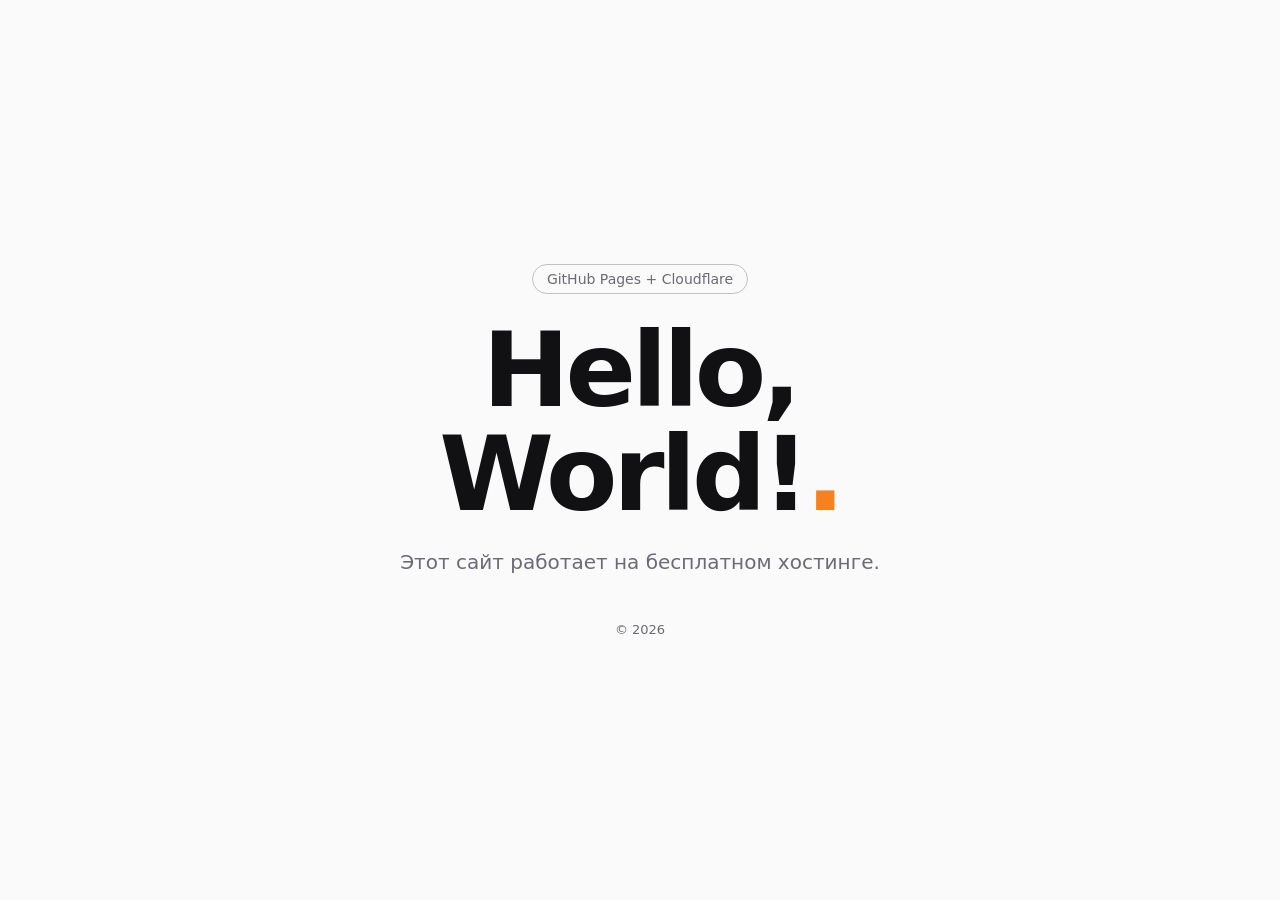
==== index.html @ 586b28bb "Add files via upload" ====
<!DOCTYPE html>
<html lang="ru">
<head>
  <meta charset="UTF-8">
  <meta name="viewport" content="width=device-width, initial-scale=1">
  <title>Hello, World!</title>
  <meta name="description" content="Мой первый сайт на бесплатном хостинге">
  <link rel="icon" href="favicon.svg" type="image/svg+xml">
  <link rel="stylesheet" href="style.css">
</head>
<body>
  <main>
    <p class="tag">GitHub Pages + Cloudflare</p>
    <h1>Hello, World!</h1>
    <p class="lead">Этот сайт работает на бесплатном хостинге.</p>
    <p class="year">© <span id="year">2026</span></p>
  </main>
  <script>document.getElementById('year').textContent = new Date().getFullYear();</script>
</body>
</html>
---- style.css ----
*, *::before, *::after { box-sizing: border-box; }

:root {
  --bg: #0e0e10;
  --fg: #f4f4f5;
  --muted: #8a8a93;
  --accent: #f6821f;
  color-scheme: dark;
}

@media (prefers-color-scheme: light) {
  :root { --bg: #fafafa; --fg: #111113; --muted: #6b6b73; color-scheme: light; }
}

html, body { height: 100%; margin: 0; }

body {
  display: grid;
  place-items: center;
  padding: 24px;
  background: var(--bg);
  color: var(--fg);
  font-family: system-ui, -apple-system, "Segoe UI", Roboto, sans-serif;
  -webkit-font-smoothing: antialiased;
}

main { max-width: 640px; text-align: center; }

.tag {
  display: inline-block;
  margin: 0 0 24px;
  padding: 6px 14px;
  border: 1px solid color-mix(in srgb, var(--muted) 40%, transparent);
  border-radius: 999px;
  color: var(--muted);
  font-size: 14px;
}

h1 {
  margin: 0;
  font-size: clamp(48px, 12vw, 104px);
  font-weight: 700;
  letter-spacing: -0.04em;
  line-height: 1;
}

h1::after { content: "."; color: var(--accent); }

.lead { margin: 24px 0 0; color: var(--muted); font-size: clamp(17px, 2.5vw, 20px); }

.year { margin: 48px 0 0; color: var(--muted); font-size: 13px; }
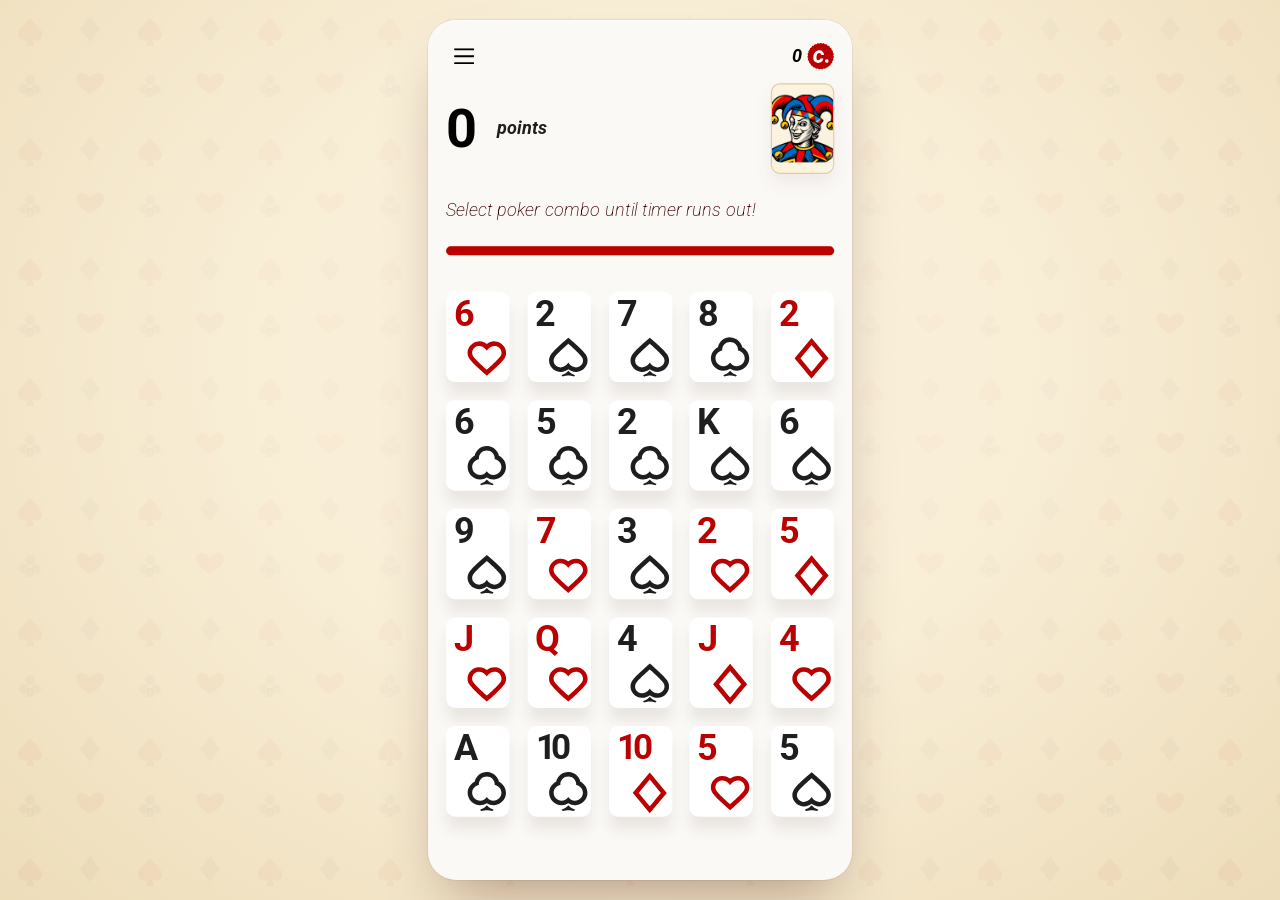
==== commit 9390bc71: "Add files via upload" ====
--- a/index.html
+++ b/index.html
@@ -1,20 +1,23 @@
 <!DOCTYPE html>
-<html lang="ru">
-<head>
-  <meta charset="UTF-8">
-  <meta name="viewport" content="width=device-width, initial-scale=1">
-  <title>Hello, World!</title>
-  <meta name="description" content="Мой первый сайт на бесплатном хостинге">
-  <link rel="icon" href="favicon.svg" type="image/svg+xml">
-  <link rel="stylesheet" href="style.css">
-</head>
-<body>
-  <main>
-    <p class="tag">GitHub Pages + Cloudflare</p>
-    <h1>Hello, World!</h1>
-    <p class="lead">Этот сайт работает на бесплатном хостинге.</p>
-    <p class="year">© <span id="year">2026</span></p>
-  </main>
-  <script>document.getElementById('year').textContent = new Date().getFullYear();</script>
-</body>
+<html lang="en">
+  <head>
+    <meta charset="UTF-8" />
+    <meta name="viewport" content="width=device-width, initial-scale=1.0, maximum-scale=1.0, user-scalable=no, viewport-fit=cover" />
+    <meta name="theme-color" content="#fbf9f6" />
+    <title>Match3Poker</title>
+    <script type="module" crossorigin src="./assets/index-DdVfOGHx.js"></script>
+    <link rel="stylesheet" crossorigin href="./assets/index-BN_cRdfX.css">
+    <link rel="manifest" href="./manifest.webmanifest">
+    <link rel="icon" type="image/png" sizes="32x32" href="./favicon-32.png">
+    <link rel="icon" type="image/png" sizes="48x48" href="./favicon-48.png">
+    <link rel="apple-touch-icon" href="./icons/apple-touch-icon.png">
+    <meta name="description" content="Match3Poker — poker match-3: build poker hands from adjacent cards before the timer runs out.">
+    <meta name="mobile-web-app-capable" content="yes">
+    <meta name="apple-mobile-web-app-capable" content="yes">
+    <meta name="apple-mobile-web-app-status-bar-style" content="default">
+    <meta name="apple-mobile-web-app-title" content="Match3Poker">
+  </head>
+  <body>
+    <div id="root"></div>
+  </body>
 </html>
--- a/assets/index-BN_cRdfX.css
+++ b/assets/index-BN_cRdfX.css
@@ -0,0 +1 @@
+@font-face{font-family:Roboto;font-style:italic;font-display:swap;font-weight:200;src:url(./roboto-cyrillic-ext-200-italic-Cga7V_zX.woff2) format("woff2"),url(./roboto-cyrillic-ext-200-italic-GKArPcyE.woff) format("woff");unicode-range:U+0460-052F,U+1C80-1C8A,U+20B4,U+2DE0-2DFF,U+A640-A69F,U+FE2E-FE2F}@font-face{font-family:Roboto;font-style:italic;font-display:swap;font-weight:200;src:url(./roboto-cyrillic-200-italic-DWDwiriU.woff2) format("woff2"),url(./roboto-cyrillic-200-italic-Dhu3GdqL.woff) format("woff");unicode-range:U+0301,U+0400-045F,U+0490-0491,U+04B0-04B1,U+2116}@font-face{font-family:Roboto;font-style:italic;font-display:swap;font-weight:200;src:url([data-uri]) format("woff2"),url([data-uri]) format("woff");unicode-range:U+1F00-1FFF}@font-face{font-family:Roboto;font-style:italic;font-display:swap;font-weight:200;src:url(./roboto-greek-200-italic-D7VzvubH.woff2) format("woff2"),url(./roboto-greek-200-italic-CE_-hq81.woff) format("woff");unicode-range:U+0370-0377,U+037A-037F,U+0384-038A,U+038C,U+038E-03A1,U+03A3-03FF}@font-face{font-family:Roboto;font-style:italic;font-display:swap;font-weight:200;src:url(./roboto-math-200-italic-D8wuurk9.woff2) format("woff2"),url(./roboto-math-200-italic-BtDnwOVm.woff) format("woff");unicode-range:U+0302-0303,U+0305,U+0307-0308,U+0310,U+0312,U+0315,U+031A,U+0326-0327,U+032C,U+032F-0330,U+0332-0333,U+0338,U+033A,U+0346,U+034D,U+0391-03A1,U+03A3-03A9,U+03B1-03C9,U+03D1,U+03D5-03D6,U+03F0-03F1,U+03F4-03F5,U+2016-2017,U+2034-2038,U+203C,U+2040,U+2043,U+2047,U+2050,U+2057,U+205F,U+2070-2071,U+2074-208E,U+2090-209C,U+20D0-20DC,U+20E1,U+20E5-20EF,U+2100-2112,U+2114-2115,U+2117-2121,U+2123-214F,U+2190,U+2192,U+2194-21AE,U+21B0-21E5,U+21F1-21F2,U+21F4-2211,U+2213-2214,U+2216-22FF,U+2308-230B,U+2310,U+2319,U+231C-2321,U+2336-237A,U+237C,U+2395,U+239B-23B7,U+23D0,U+23DC-23E1,U+2474-2475,U+25AF,U+25B3,U+25B7,U+25BD,U+25C1,U+25CA,U+25CC,U+25FB,U+266D-266F,U+27C0-27FF,U+2900-2AFF,U+2B0E-2B11,U+2B30-2B4C,U+2BFE,U+3030,U+FF5B,U+FF5D,U+1D400-1D7FF,U+1EE00-1EEFF}@font-face{font-family:Roboto;font-style:italic;font-display:swap;font-weight:200;src:url(./roboto-symbols-200-italic-UnMKiqme.woff2) format("woff2"),url(./roboto-symbols-200-italic-Dlmd_aYT.woff) format("woff");unicode-range:U+0001-000C,U+000E-001F,U+007F-009F,U+20DD-20E0,U+20E2-20E4,U+2150-218F,U+2190,U+2192,U+2194-2199,U+21AF,U+21E6-21F0,U+21F3,U+2218-2219,U+2299,U+22C4-22C6,U+2300-243F,U+2440-244A,U+2460-24FF,U+25A0-27BF,U+2800-28FF,U+2921-2922,U+2981,U+29BF,U+29EB,U+2B00-2BFF,U+4DC0-4DFF,U+FFF9-FFFB,U+10140-1018E,U+10190-1019C,U+101A0,U+101D0-101FD,U+102E0-102FB,U+10E60-10E7E,U+1D2C0-1D2D3,U+1D2E0-1D37F,U+1F000-1F0FF,U+1F100-1F1AD,U+1F1E6-1F1FF,U+1F30D-1F30F,U+1F315,U+1F31C,U+1F31E,U+1F320-1F32C,U+1F336,U+1F378,U+1F37D,U+1F382,U+1F393-1F39F,U+1F3A7-1F3A8,U+1F3AC-1F3AF,U+1F3C2,U+1F3C4-1F3C6,U+1F3CA-1F3CE,U+1F3D4-1F3E0,U+1F3ED,U+1F3F1-1F3F3,U+1F3F5-1F3F7,U+1F408,U+1F415,U+1F41F,U+1F426,U+1F43F,U+1F441-1F442,U+1F444,U+1F446-1F449,U+1F44C-1F44E,U+1F453,U+1F46A,U+1F47D,U+1F4A3,U+1F4B0,U+1F4B3,U+1F4B9,U+1F4BB,U+1F4BF,U+1F4C8-1F4CB,U+1F4D6,U+1F4DA,U+1F4DF,U+1F4E3-1F4E6,U+1F4EA-1F4ED,U+1F4F7,U+1F4F9-1F4FB,U+1F4FD-1F4FE,U+1F503,U+1F507-1F50B,U+1F50D,U+1F512-1F513,U+1F53E-1F54A,U+1F54F-1F5FA,U+1F610,U+1F650-1F67F,U+1F687,U+1F68D,U+1F691,U+1F694,U+1F698,U+1F6AD,U+1F6B2,U+1F6B9-1F6BA,U+1F6BC,U+1F6C6-1F6CF,U+1F6D3-1F6D7,U+1F6E0-1F6EA,U+1F6F0-1F6F3,U+1F6F7-1F6FC,U+1F700-1F7FF,U+1F800-1F80B,U+1F810-1F847,U+1F850-1F859,U+1F860-1F887,U+1F890-1F8AD,U+1F8B0-1F8BB,U+1F8C0-1F8C1,U+1F900-1F90B,U+1F93B,U+1F946,U+1F984,U+1F996,U+1F9E9,U+1FA00-1FA6F,U+1FA70-1FA7C,U+1FA80-1FA89,U+1FA8F-1FAC6,U+1FACE-1FADC,U+1FADF-1FAE9,U+1FAF0-1FAF8,U+1FB00-1FBFF}@font-face{font-family:Roboto;font-style:italic;font-display:swap;font-weight:200;src:url(./roboto-vietnamese-200-italic-DYrPBHLy.woff2) format("woff2"),url(./roboto-vietnamese-200-italic-DHwYLQh2.woff) format("woff");unicode-range:U+0102-0103,U+0110-0111,U+0128-0129,U+0168-0169,U+01A0-01A1,U+01AF-01B0,U+0300-0301,U+0303-0304,U+0308-0309,U+0323,U+0329,U+1EA0-1EF9,U+20AB}@font-face{font-family:Roboto;font-style:italic;font-display:swap;font-weight:200;src:url(./roboto-latin-ext-200-italic-BWJ6EvQQ.woff2) format("woff2"),url(./roboto-latin-ext-200-italic-CYz2rPNP.woff) format("woff");unicode-range:U+0100-02BA,U+02BD-02C5,U+02C7-02CC,U+02CE-02D7,U+02DD-02FF,U+0304,U+0308,U+0329,U+1D00-1DBF,U+1E00-1E9F,U+1EF2-1EFF,U+2020,U+20A0-20AB,U+20AD-20C0,U+2113,U+2C60-2C7F,U+A720-A7FF}@font-face{font-family:Roboto;font-style:italic;font-display:swap;font-weight:200;src:url(./roboto-latin-200-italic-EyIq4zYy.woff2) format("woff2"),url(./roboto-latin-200-italic-DZ_mY4Em.woff) format("woff");unicode-range:U+0000-00FF,U+0131,U+0152-0153,U+02BB-02BC,U+02C6,U+02DA,U+02DC,U+0304,U+0308,U+0329,U+2000-206F,U+20AC,U+2122,U+2191,U+2193,U+2212,U+2215,U+FEFF,U+FFFD}@font-face{font-family:Roboto;font-style:italic;font-display:swap;font-weight:500;src:url(./roboto-cyrillic-ext-500-italic-C-yqETei.woff2) format("woff2"),url(./roboto-cyrillic-ext-500-italic-DbeJ1Ou6.woff) format("woff");unicode-range:U+0460-052F,U+1C80-1C8A,U+20B4,U+2DE0-2DFF,U+A640-A69F,U+FE2E-FE2F}@font-face{font-family:Roboto;font-style:italic;font-display:swap;font-weight:500;src:url(./roboto-cyrillic-500-italic-CFOZTHyM.woff2) format("woff2"),url(./roboto-cyrillic-500-italic-R-O5gSsG.woff) format("woff");unicode-range:U+0301,U+0400-045F,U+0490-0491,U+04B0-04B1,U+2116}@font-face{font-family:Roboto;font-style:italic;font-display:swap;font-weight:500;src:url([data-uri]) format("woff2"),url([data-uri]) format("woff");unicode-range:U+1F00-1FFF}@font-face{font-family:Roboto;font-style:italic;font-display:swap;font-weight:500;src:url(./roboto-greek-500-italic-Dqz20l7v.woff2) format("woff2"),url(./roboto-greek-500-italic-CYj4PPNH.woff) format("woff");unicode-range:U+0370-0377,U+037A-037F,U+0384-038A,U+038C,U+038E-03A1,U+03A3-03FF}@font-face{font-family:Roboto;font-style:italic;font-display:swap;font-weight:500;src:url(./roboto-math-500-italic-BaDHGWdF.woff2) format("woff2"),url(./roboto-math-500-italic-CPMaBJSj.woff) format("woff");unicode-range:U+0302-0303,U+0305,U+0307-0308,U+0310,U+0312,U+0315,U+031A,U+0326-0327,U+032C,U+032F-0330,U+0332-0333,U+0338,U+033A,U+0346,U+034D,U+0391-03A1,U+03A3-03A9,U+03B1-03C9,U+03D1,U+03D5-03D6,U+03F0-03F1,U+03F4-03F5,U+2016-2017,U+2034-2038,U+203C,U+2040,U+2043,U+2047,U+2050,U+2057,U+205F,U+2070-2071,U+2074-208E,U+2090-209C,U+20D0-20DC,U+20E1,U+20E5-20EF,U+2100-2112,U+2114-2115,U+2117-2121,U+2123-214F,U+2190,U+2192,U+2194-21AE,U+21B0-21E5,U+21F1-21F2,U+21F4-2211,U+2213-2214,U+2216-22FF,U+2308-230B,U+2310,U+2319,U+231C-2321,U+2336-237A,U+237C,U+2395,U+239B-23B7,U+23D0,U+23DC-23E1,U+2474-2475,U+25AF,U+25B3,U+25B7,U+25BD,U+25C1,U+25CA,U+25CC,U+25FB,U+266D-266F,U+27C0-27FF,U+2900-2AFF,U+2B0E-2B11,U+2B30-2B4C,U+2BFE,U+3030,U+FF5B,U+FF5D,U+1D400-1D7FF,U+1EE00-1EEFF}@font-face{font-family:Roboto;font-style:italic;font-display:swap;font-weight:500;src:url(./roboto-symbols-500-italic-BiGHMB5Q.woff2) format("woff2"),url(./roboto-symbols-500-italic-ATNr9Y22.woff) format("woff");unicode-range:U+0001-000C,U+000E-001F,U+007F-009F,U+20DD-20E0,U+20E2-20E4,U+2150-218F,U+2190,U+2192,U+2194-2199,U+21AF,U+21E6-21F0,U+21F3,U+2218-2219,U+2299,U+22C4-22C6,U+2300-243F,U+2440-244A,U+2460-24FF,U+25A0-27BF,U+2800-28FF,U+2921-2922,U+2981,U+29BF,U+29EB,U+2B00-2BFF,U+4DC0-4DFF,U+FFF9-FFFB,U+10140-1018E,U+10190-1019C,U+101A0,U+101D0-101FD,U+102E0-102FB,U+10E60-10E7E,U+1D2C0-1D2D3,U+1D2E0-1D37F,U+1F000-1F0FF,U+1F100-1F1AD,U+1F1E6-1F1FF,U+1F30D-1F30F,U+1F315,U+1F31C,U+1F31E,U+1F320-1F32C,U+1F336,U+1F378,U+1F37D,U+1F382,U+1F393-1F39F,U+1F3A7-1F3A8,U+1F3AC-1F3AF,U+1F3C2,U+1F3C4-1F3C6,U+1F3CA-1F3CE,U+1F3D4-1F3E0,U+1F3ED,U+1F3F1-1F3F3,U+1F3F5-1F3F7,U+1F408,U+1F415,U+1F41F,U+1F426,U+1F43F,U+1F441-1F442,U+1F444,U+1F446-1F449,U+1F44C-1F44E,U+1F453,U+1F46A,U+1F47D,U+1F4A3,U+1F4B0,U+1F4B3,U+1F4B9,U+1F4BB,U+1F4BF,U+1F4C8-1F4CB,U+1F4D6,U+1F4DA,U+1F4DF,U+1F4E3-1F4E6,U+1F4EA-1F4ED,U+1F4F7,U+1F4F9-1F4FB,U+1F4FD-1F4FE,U+1F503,U+1F507-1F50B,U+1F50D,U+1F512-1F513,U+1F53E-1F54A,U+1F54F-1F5FA,U+1F610,U+1F650-1F67F,U+1F687,U+1F68D,U+1F691,U+1F694,U+1F698,U+1F6AD,U+1F6B2,U+1F6B9-1F6BA,U+1F6BC,U+1F6C6-1F6CF,U+1F6D3-1F6D7,U+1F6E0-1F6EA,U+1F6F0-1F6F3,U+1F6F7-1F6FC,U+1F700-1F7FF,U+1F800-1F80B,U+1F810-1F847,U+1F850-1F859,U+1F860-1F887,U+1F890-1F8AD,U+1F8B0-1F8BB,U+1F8C0-1F8C1,U+1F900-1F90B,U+1F93B,U+1F946,U+1F984,U+1F996,U+1F9E9,U+1FA00-1FA6F,U+1FA70-1FA7C,U+1FA80-1FA89,U+1FA8F-1FAC6,U+1FACE-1FADC,U+1FADF-1FAE9,U+1FAF0-1FAF8,U+1FB00-1FBFF}@font-face{font-family:Roboto;font-style:italic;font-display:swap;font-weight:500;src:url(./roboto-vietnamese-500-italic-BddoBFd0.woff2) format("woff2"),url(./roboto-vietnamese-500-italic-CoOgFqzE.woff) format("woff");unicode-range:U+0102-0103,U+0110-0111,U+0128-0129,U+0168-0169,U+01A0-01A1,U+01AF-01B0,U+0300-0301,U+0303-0304,U+0308-0309,U+0323,U+0329,U+1EA0-1EF9,U+20AB}@font-face{font-family:Roboto;font-style:italic;font-display:swap;font-weight:500;src:url(./roboto-latin-ext-500-italic-B5teBpxj.woff2) format("woff2"),url(./roboto-latin-ext-500-italic-BkHT4mZe.woff) format("woff");unicode-range:U+0100-02BA,U+02BD-02C5,U+02C7-02CC,U+02CE-02D7,U+02DD-02FF,U+0304,U+0308,U+0329,U+1D00-1DBF,U+1E00-1E9F,U+1EF2-1EFF,U+2020,U+20A0-20AB,U+20AD-20C0,U+2113,U+2C60-2C7F,U+A720-A7FF}@font-face{font-family:Roboto;font-style:italic;font-display:swap;font-weight:500;src:url(./roboto-latin-500-italic-DOe3GFcv.woff2) format("woff2"),url(./roboto-latin-500-italic-DYW_i9qW.woff) format("woff");unicode-range:U+0000-00FF,U+0131,U+0152-0153,U+02BB-02BC,U+02C6,U+02DA,U+02DC,U+0304,U+0308,U+0329,U+2000-206F,U+20AC,U+2122,U+2191,U+2193,U+2212,U+2215,U+FEFF,U+FFFD}@font-face{font-family:Roboto;font-style:normal;font-display:swap;font-weight:700;src:url(./roboto-cyrillic-ext-700-normal-DmFxo5wj.woff2) format("woff2"),url(./roboto-cyrillic-ext-700-normal-BWOtdzfy.woff) format("woff");unicode-range:U+0460-052F,U+1C80-1C8A,U+20B4,U+2DE0-2DFF,U+A640-A69F,U+FE2E-FE2F}@font-face{font-family:Roboto;font-style:normal;font-display:swap;font-weight:700;src:url(./roboto-cyrillic-700-normal-C2o7G-SM.woff2) format("woff2"),url(./roboto-cyrillic-700-normal-D8g9KsRf.woff) format("woff");unicode-range:U+0301,U+0400-045F,U+0490-0491,U+04B0-04B1,U+2116}@font-face{font-family:Roboto;font-style:normal;font-display:swap;font-weight:700;src:url([data-uri]) format("woff2"),url([data-uri]) format("woff");unicode-range:U+1F00-1FFF}@font-face{font-family:Roboto;font-style:normal;font-display:swap;font-weight:700;src:url(./roboto-greek-700-normal-0aHWxGLu.woff2) format("woff2"),url(./roboto-greek-700-normal-xQsEWSIA.woff) format("woff");unicode-range:U+0370-0377,U+037A-037F,U+0384-038A,U+038C,U+038E-03A1,U+03A3-03FF}@font-face{font-family:Roboto;font-style:normal;font-display:swap;font-weight:700;src:url(./roboto-math-700-normal-B8YqGHVc.woff2) format("woff2"),url(./roboto-math-700-normal-DbhUef31.woff) format("woff");unicode-range:U+0302-0303,U+0305,U+0307-0308,U+0310,U+0312,U+0315,U+031A,U+0326-0327,U+032C,U+032F-0330,U+0332-0333,U+0338,U+033A,U+0346,U+034D,U+0391-03A1,U+03A3-03A9,U+03B1-03C9,U+03D1,U+03D5-03D6,U+03F0-03F1,U+03F4-03F5,U+2016-2017,U+2034-2038,U+203C,U+2040,U+2043,U+2047,U+2050,U+2057,U+205F,U+2070-2071,U+2074-208E,U+2090-209C,U+20D0-20DC,U+20E1,U+20E5-20EF,U+2100-2112,U+2114-2115,U+2117-2121,U+2123-214F,U+2190,U+2192,U+2194-21AE,U+21B0-21E5,U+21F1-21F2,U+21F4-2211,U+2213-2214,U+2216-22FF,U+2308-230B,U+2310,U+2319,U+231C-2321,U+2336-237A,U+237C,U+2395,U+239B-23B7,U+23D0,U+23DC-23E1,U+2474-2475,U+25AF,U+25B3,U+25B7,U+25BD,U+25C1,U+25CA,U+25CC,U+25FB,U+266D-266F,U+27C0-27FF,U+2900-2AFF,U+2B0E-2B11,U+2B30-2B4C,U+2BFE,U+3030,U+FF5B,U+FF5D,U+1D400-1D7FF,U+1EE00-1EEFF}@font-face{font-family:Roboto;font-style:normal;font-display:swap;font-weight:700;src:url(./roboto-symbols-700-normal-BiFDindJ.woff2) format("woff2"),url(./roboto-symbols-700-normal-C59U6HqI.woff) format("woff");unicode-range:U+0001-000C,U+000E-001F,U+007F-009F,U+20DD-20E0,U+20E2-20E4,U+2150-218F,U+2190,U+2192,U+2194-2199,U+21AF,U+21E6-21F0,U+21F3,U+2218-2219,U+2299,U+22C4-22C6,U+2300-243F,U+2440-244A,U+2460-24FF,U+25A0-27BF,U+2800-28FF,U+2921-2922,U+2981,U+29BF,U+29EB,U+2B00-2BFF,U+4DC0-4DFF,U+FFF9-FFFB,U+10140-1018E,U+10190-1019C,U+101A0,U+101D0-101FD,U+102E0-102FB,U+10E60-10E7E,U+1D2C0-1D2D3,U+1D2E0-1D37F,U+1F000-1F0FF,U+1F100-1F1AD,U+1F1E6-1F1FF,U+1F30D-1F30F,U+1F315,U+1F31C,U+1F31E,U+1F320-1F32C,U+1F336,U+1F378,U+1F37D,U+1F382,U+1F393-1F39F,U+1F3A7-1F3A8,U+1F3AC-1F3AF,U+1F3C2,U+1F3C4-1F3C6,U+1F3CA-1F3CE,U+1F3D4-1F3E0,U+1F3ED,U+1F3F1-1F3F3,U+1F3F5-1F3F7,U+1F408,U+1F415,U+1F41F,U+1F426,U+1F43F,U+1F441-1F442,U+1F444,U+1F446-1F449,U+1F44C-1F44E,U+1F453,U+1F46A,U+1F47D,U+1F4A3,U+1F4B0,U+1F4B3,U+1F4B9,U+1F4BB,U+1F4BF,U+1F4C8-1F4CB,U+1F4D6,U+1F4DA,U+1F4DF,U+1F4E3-1F4E6,U+1F4EA-1F4ED,U+1F4F7,U+1F4F9-1F4FB,U+1F4FD-1F4FE,U+1F503,U+1F507-1F50B,U+1F50D,U+1F512-1F513,U+1F53E-1F54A,U+1F54F-1F5FA,U+1F610,U+1F650-1F67F,U+1F687,U+1F68D,U+1F691,U+1F694,U+1F698,U+1F6AD,U+1F6B2,U+1F6B9-1F6BA,U+1F6BC,U+1F6C6-1F6CF,U+1F6D3-1F6D7,U+1F6E0-1F6EA,U+1F6F0-1F6F3,U+1F6F7-1F6FC,U+1F700-1F7FF,U+1F800-1F80B,U+1F810-1F847,U+1F850-1F859,U+1F860-1F887,U+1F890-1F8AD,U+1F8B0-1F8BB,U+1F8C0-1F8C1,U+1F900-1F90B,U+1F93B,U+1F946,U+1F984,U+1F996,U+1F9E9,U+1FA00-1FA6F,U+1FA70-1FA7C,U+1FA80-1FA89,U+1FA8F-1FAC6,U+1FACE-1FADC,U+1FADF-1FAE9,U+1FAF0-1FAF8,U+1FB00-1FBFF}@font-face{font-family:Roboto;font-style:normal;font-display:swap;font-weight:700;src:url(./roboto-vietnamese-700-normal-BEVeWqJt.woff2) format("woff2"),url(./roboto-vietnamese-700-normal-kpkdMgbf.woff) format("woff");unicode-range:U+0102-0103,U+0110-0111,U+0128-0129,U+0168-0169,U+01A0-01A1,U+01AF-01B0,U+0300-0301,U+0303-0304,U+0308-0309,U+0323,U+0329,U+1EA0-1EF9,U+20AB}@font-face{font-family:Roboto;font-style:normal;font-display:swap;font-weight:700;src:url(./roboto-latin-ext-700-normal-DSBUz0N1.woff2) format("woff2"),url(./roboto-latin-ext-700-normal-BDePAh3g.woff) format("woff");unicode-range:U+0100-02BA,U+02BD-02C5,U+02C7-02CC,U+02CE-02D7,U+02DD-02FF,U+0304,U+0308,U+0329,U+1D00-1DBF,U+1E00-1E9F,U+1EF2-1EFF,U+2020,U+20A0-20AB,U+20AD-20C0,U+2113,U+2C60-2C7F,U+A720-A7FF}@font-face{font-family:Roboto;font-style:normal;font-display:swap;font-weight:700;src:url(./roboto-latin-700-normal-BZpUvMxY.woff2) format("woff2"),url(./roboto-latin-700-normal-YuyVweIx.woff) format("woff");unicode-range:U+0000-00FF,U+0131,U+0152-0153,U+02BB-02BC,U+02C6,U+02DA,U+02DC,U+0304,U+0308,U+0329,U+2000-206F,U+20AC,U+2122,U+2191,U+2193,U+2212,U+2215,U+FEFF,U+FFFD}@font-face{font-family:Roboto;font-style:italic;font-display:swap;font-weight:700;src:url(./roboto-cyrillic-ext-700-italic-BPGsVrTY.woff2) format("woff2"),url(./roboto-cyrillic-ext-700-italic--pYdLvKN.woff) format("woff");unicode-range:U+0460-052F,U+1C80-1C8A,U+20B4,U+2DE0-2DFF,U+A640-A69F,U+FE2E-FE2F}@font-face{font-family:Roboto;font-style:italic;font-display:swap;font-weight:700;src:url(./roboto-cyrillic-700-italic-DhNJyfCT.woff2) format("woff2"),url(./roboto-cyrillic-700-italic-F9XKeZdx.woff) format("woff");unicode-range:U+0301,U+0400-045F,U+0490-0491,U+04B0-04B1,U+2116}@font-face{font-family:Roboto;font-style:italic;font-display:swap;font-weight:700;src:url([data-uri]) format("woff2"),url([data-uri]) format("woff");unicode-range:U+1F00-1FFF}@font-face{font-family:Roboto;font-style:italic;font-display:swap;font-weight:700;src:url(./roboto-greek-700-italic-DawR0hnC.woff2) format("woff2"),url(./roboto-greek-700-italic-Ccd72fsI.woff) format("woff");unicode-range:U+0370-0377,U+037A-037F,U+0384-038A,U+038C,U+038E-03A1,U+03A3-03FF}@font-face{font-family:Roboto;font-style:italic;font-display:swap;font-weight:700;src:url(./roboto-math-700-italic-BTlAqkAP.woff2) format("woff2"),url(./roboto-math-700-italic-DKvUYGpV.woff) format("woff");unicode-range:U+0302-0303,U+0305,U+0307-0308,U+0310,U+0312,U+0315,U+031A,U+0326-0327,U+032C,U+032F-0330,U+0332-0333,U+0338,U+033A,U+0346,U+034D,U+0391-03A1,U+03A3-03A9,U+03B1-03C9,U+03D1,U+03D5-03D6,U+03F0-03F1,U+03F4-03F5,U+2016-2017,U+2034-2038,U+203C,U+2040,U+2043,U+2047,U+2050,U+2057,U+205F,U+2070-2071,U+2074-208E,U+2090-209C,U+20D0-20DC,U+20E1,U+20E5-20EF,U+2100-2112,U+2114-2115,U+2117-2121,U+2123-214F,U+2190,U+2192,U+2194-21AE,U+21B0-21E5,U+21F1-21F2,U+21F4-2211,U+2213-2214,U+2216-22FF,U+2308-230B,U+2310,U+2319,U+231C-2321,U+2336-237A,U+237C,U+2395,U+239B-23B7,U+23D0,U+23DC-23E1,U+2474-2475,U+25AF,U+25B3,U+25B7,U+25BD,U+25C1,U+25CA,U+25CC,U+25FB,U+266D-266F,U+27C0-27FF,U+2900-2AFF,U+2B0E-2B11,U+2B30-2B4C,U+2BFE,U+3030,U+FF5B,U+FF5D,U+1D400-1D7FF,U+1EE00-1EEFF}@font-face{font-family:Roboto;font-style:italic;font-display:swap;font-weight:700;src:url(./roboto-symbols-700-italic-Bj79QYOr.woff2) format("woff2"),url(./roboto-symbols-700-italic-CO_0RW8A.woff) format("woff");unicode-range:U+0001-000C,U+000E-001F,U+007F-009F,U+20DD-20E0,U+20E2-20E4,U+2150-218F,U+2190,U+2192,U+2194-2199,U+21AF,U+21E6-21F0,U+21F3,U+2218-2219,U+2299,U+22C4-22C6,U+2300-243F,U+2440-244A,U+2460-24FF,U+25A0-27BF,U+2800-28FF,U+2921-2922,U+2981,U+29BF,U+29EB,U+2B00-2BFF,U+4DC0-4DFF,U+FFF9-FFFB,U+10140-1018E,U+10190-1019C,U+101A0,U+101D0-101FD,U+102E0-102FB,U+10E60-10E7E,U+1D2C0-1D2D3,U+1D2E0-1D37F,U+1F000-1F0FF,U+1F100-1F1AD,U+1F1E6-1F1FF,U+1F30D-1F30F,U+1F315,U+1F31C,U+1F31E,U+1F320-1F32C,U+1F336,U+1F378,U+1F37D,U+1F382,U+1F393-1F39F,U+1F3A7-1F3A8,U+1F3AC-1F3AF,U+1F3C2,U+1F3C4-1F3C6,U+1F3CA-1F3CE,U+1F3D4-1F3E0,U+1F3ED,U+1F3F1-1F3F3,U+1F3F5-1F3F7,U+1F408,U+1F415,U+1F41F,U+1F426,U+1F43F,U+1F441-1F442,U+1F444,U+1F446-1F449,U+1F44C-1F44E,U+1F453,U+1F46A,U+1F47D,U+1F4A3,U+1F4B0,U+1F4B3,U+1F4B9,U+1F4BB,U+1F4BF,U+1F4C8-1F4CB,U+1F4D6,U+1F4DA,U+1F4DF,U+1F4E3-1F4E6,U+1F4EA-1F4ED,U+1F4F7,U+1F4F9-1F4FB,U+1F4FD-1F4FE,U+1F503,U+1F507-1F50B,U+1F50D,U+1F512-1F513,U+1F53E-1F54A,U+1F54F-1F5FA,U+1F610,U+1F650-1F67F,U+1F687,U+1F68D,U+1F691,U+1F694,U+1F698,U+1F6AD,U+1F6B2,U+1F6B9-1F6BA,U+1F6BC,U+1F6C6-1F6CF,U+1F6D3-1F6D7,U+1F6E0-1F6EA,U+1F6F0-1F6F3,U+1F6F7-1F6FC,U+1F700-1F7FF,U+1F800-1F80B,U+1F810-1F847,U+1F850-1F859,U+1F860-1F887,U+1F890-1F8AD,U+1F8B0-1F8BB,U+1F8C0-1F8C1,U+1F900-1F90B,U+1F93B,U+1F946,U+1F984,U+1F996,U+1F9E9,U+1FA00-1FA6F,U+1FA70-1FA7C,U+1FA80-1FA89,U+1FA8F-1FAC6,U+1FACE-1FADC,U+1FADF-1FAE9,U+1FAF0-1FAF8,U+1FB00-1FBFF}@font-face{font-family:Roboto;font-style:italic;font-display:swap;font-weight:700;src:url(./roboto-vietnamese-700-italic-CVc74C74.woff2) format("woff2"),url(./roboto-vietnamese-700-italic-D9KPkcl7.woff) format("woff");unicode-range:U+0102-0103,U+0110-0111,U+0128-0129,U+0168-0169,U+01A0-01A1,U+01AF-01B0,U+0300-0301,U+0303-0304,U+0308-0309,U+0323,U+0329,U+1EA0-1EF9,U+20AB}@font-face{font-family:Roboto;font-style:italic;font-display:swap;font-weight:700;src:url(./roboto-latin-ext-700-italic-CBdFfgzf.woff2) format("woff2"),url(./roboto-latin-ext-700-italic-CwIpRkX_.woff) format("woff");unicode-range:U+0100-02BA,U+02BD-02C5,U+02C7-02CC,U+02CE-02D7,U+02DD-02FF,U+0304,U+0308,U+0329,U+1D00-1DBF,U+1E00-1E9F,U+1EF2-1EFF,U+2020,U+20A0-20AB,U+20AD-20C0,U+2113,U+2C60-2C7F,U+A720-A7FF}@font-face{font-family:Roboto;font-style:italic;font-display:swap;font-weight:700;src:url(./roboto-latin-700-italic-Cb9agdGy.woff2) format("woff2"),url(./roboto-latin-700-italic-DyccbiE3.woff) format("woff");unicode-range:U+0000-00FF,U+0131,U+0152-0153,U+02BB-02BC,U+02C6,U+02DA,U+02DC,U+0304,U+0308,U+0329,U+2000-206F,U+20AC,U+2122,U+2191,U+2193,U+2212,U+2215,U+FEFF,U+FFFD}/*! tailwindcss v4.1.12 | MIT License | https://tailwindcss.com */@layer properties{@supports (((-webkit-hyphens:none)) and (not (margin-trim:inline))) or ((-moz-orient:inline) and (not (color:rgb(from red r g b)))){*,:before,:after,::backdrop{--tw-translate-x:0;--tw-translate-y:0;--tw-translate-z:0;--tw-rotate-x:initial;--tw-rotate-y:initial;--tw-rotate-z:initial;--tw-skew-x:initial;--tw-skew-y:initial;--tw-border-style:solid;--tw-leading:initial;--tw-tracking:initial;--tw-ordinal:initial;--tw-slashed-zero:initial;--tw-numeric-figure:initial;--tw-numeric-spacing:initial;--tw-numeric-fraction:initial;--tw-shadow:0 0 #0000;--tw-shadow-color:initial;--tw-shadow-alpha:100%;--tw-inset-shadow:0 0 #0000;--tw-inset-shadow-color:initial;--tw-inset-shadow-alpha:100%;--tw-ring-color:initial;--tw-ring-shadow:0 0 #0000;--tw-inset-ring-color:initial;--tw-inset-ring-shadow:0 0 #0000;--tw-ring-inset:initial;--tw-ring-offset-width:0px;--tw-ring-offset-color:#fff;--tw-ring-offset-shadow:0 0 #0000;--tw-outline-style:solid;--tw-blur:initial;--tw-brightness:initial;--tw-contrast:initial;--tw-grayscale:initial;--tw-hue-rotate:initial;--tw-invert:initial;--tw-opacity:initial;--tw-saturate:initial;--tw-sepia:initial;--tw-drop-shadow:initial;--tw-drop-shadow-color:initial;--tw-drop-shadow-alpha:100%;--tw-drop-shadow-size:initial;--tw-backdrop-blur:initial;--tw-backdrop-brightness:initial;--tw-backdrop-contrast:initial;--tw-backdrop-grayscale:initial;--tw-backdrop-hue-rotate:initial;--tw-backdrop-invert:initial;--tw-backdrop-opacity:initial;--tw-backdrop-saturate:initial;--tw-backdrop-sepia:initial;--tw-duration:initial;--tw-ease:initial}}}@layer theme{:root,:host{--font-sans:ui-sans-serif,system-ui,sans-serif,"Apple Color Emoji","Segoe UI Emoji","Segoe UI Symbol","Noto Color Emoji";--font-mono:ui-monospace,SFMono-Regular,Menlo,Monaco,Consolas,"Liberation Mono","Courier New",monospace;--color-black:#000;--color-white:#fff;--spacing:.25rem;--leading-tight:1.25;--ease-in:cubic-bezier(.4,0,1,1);--ease-out:cubic-bezier(0,0,.2,1);--ease-in-out:cubic-bezier(.4,0,.2,1);--default-transition-duration:.15s;--default-transition-timing-function:cubic-bezier(.4,0,.2,1);--default-font-family:var(--font-sans);--default-mono-font-family:var(--font-mono)}}@layer base{*,:after,:before,::backdrop{box-sizing:border-box;border:0 solid;margin:0;padding:0}::file-selector-button{box-sizing:border-box;border:0 solid;margin:0;padding:0}html,:host{-webkit-text-size-adjust:100%;tab-size:4;line-height:1.5;font-family:var(--default-font-family,ui-sans-serif,system-ui,sans-serif,"Apple Color Emoji","Segoe UI Emoji","Segoe UI Symbol","Noto Color Emoji");font-feature-settings:var(--default-font-feature-settings,normal);font-variation-settings:var(--default-font-variation-settings,normal);-webkit-tap-highlight-color:transparent}hr{height:0;color:inherit;border-top-width:1px}abbr:where([title]){-webkit-text-decoration:underline dotted;text-decoration:underline dotted}h1,h2,h3,h4,h5,h6{font-size:inherit;font-weight:inherit}a{color:inherit;-webkit-text-decoration:inherit;text-decoration:inherit}b,strong{font-weight:bolder}code,kbd,samp,pre{font-family:var(--default-mono-font-family,ui-monospace,SFMono-Regular,Menlo,Monaco,Consolas,"Liberation Mono","Courier New",monospace);font-feature-settings:var(--default-mono-font-feature-settings,normal);font-variation-settings:var(--default-mono-font-variation-settings,normal);font-size:1em}small{font-size:80%}sub,sup{vertical-align:baseline;font-size:75%;line-height:0;position:relative}sub{bottom:-.25em}sup{top:-.5em}table{text-indent:0;border-color:inherit;border-collapse:collapse}:-moz-focusring{outline:auto}progress{vertical-align:baseline}summary{display:list-item}ol,ul,menu{list-style:none}img,svg,video,canvas,audio,iframe,embed,object{vertical-align:middle;display:block}img,video{max-width:100%;height:auto}button,input,select,optgroup,textarea{font:inherit;font-feature-settings:inherit;font-variation-settings:inherit;letter-spacing:inherit;color:inherit;opacity:1;background-color:#0000;border-radius:0}::file-selector-button{font:inherit;font-feature-settings:inherit;font-variation-settings:inherit;letter-spacing:inherit;color:inherit;opacity:1;background-color:#0000;border-radius:0}:where(select:is([multiple],[size])) optgroup{font-weight:bolder}:where(select:is([multiple],[size])) optgroup option{padding-inline-start:20px}::file-selector-button{margin-inline-end:4px}::placeholder{opacity:1}@supports (not ((-webkit-appearance:-apple-pay-button))) or (contain-intrinsic-size:1px){::placeholder{color:currentColor}@supports (color:color-mix(in lab,red,red)){::placeholder{color:color-mix(in oklab,currentcolor 50%,transparent)}}}textarea{resize:vertical}::-webkit-search-decoration{-webkit-appearance:none}::-webkit-date-and-time-value{min-height:1lh;text-align:inherit}::-webkit-datetime-edit{display:inline-flex}::-webkit-datetime-edit-fields-wrapper{padding:0}::-webkit-datetime-edit{padding-block:0}::-webkit-datetime-edit-year-field{padding-block:0}::-webkit-datetime-edit-month-field{padding-block:0}::-webkit-datetime-edit-day-field{padding-block:0}::-webkit-datetime-edit-hour-field{padding-block:0}::-webkit-datetime-edit-minute-field{padding-block:0}::-webkit-datetime-edit-second-field{padding-block:0}::-webkit-datetime-edit-millisecond-field{padding-block:0}::-webkit-datetime-edit-meridiem-field{padding-block:0}::-webkit-calendar-picker-indicator{line-height:1}:-moz-ui-invalid{box-shadow:none}button,input:where([type=button],[type=reset],[type=submit]){appearance:button}::file-selector-button{appearance:button}::-webkit-inner-spin-button{height:auto}::-webkit-outer-spin-button{height:auto}[hidden]:where(:not([hidden=until-found])){display:none!important}}@layer components;@layer utilities{.pointer-events-none{pointer-events:none}.collapse{visibility:collapse}.visible{visibility:visible}.absolute{position:absolute}.fixed{position:fixed}.relative{position:relative}.static{position:static}.-inset-\[6px\]{inset:-6px}.inset-0{inset:calc(var(--spacing)*0)}.inset-\[-4px\]{inset:-4px}.inset-x-0{inset-inline:calc(var(--spacing)*0)}.-top-6{top:calc(var(--spacing)*-6)}.top-0{top:calc(var(--spacing)*0)}.top-1{top:calc(var(--spacing)*1)}.top-1\/2{top:50%}.top-\[9px\]{top:9px}.right-0\.5{right:calc(var(--spacing)*.5)}.bottom-0\.5{bottom:calc(var(--spacing)*.5)}.left-0{left:calc(var(--spacing)*0)}.left-1\/2{left:50%}.left-\[7px\]{left:7px}.z-20{z-index:20}.z-30{z-index:30}.z-40{z-index:40}.z-50{z-index:50}.z-\[15\]{z-index:15}.-mt-4{margin-top:calc(var(--spacing)*-4)}.mt-3{margin-top:calc(var(--spacing)*3)}.-mr-4{margin-right:calc(var(--spacing)*-4)}.mb-\[15px\]{margin-bottom:15px}.block{display:block}.contents{display:contents}.flex{display:flex}.hidden{display:none}.hidden\!{display:none!important}.inline{display:inline}.table{display:table}.size-5{width:calc(var(--spacing)*5);height:calc(var(--spacing)*5)}.size-6{width:calc(var(--spacing)*6);height:calc(var(--spacing)*6)}.size-8{width:calc(var(--spacing)*8);height:calc(var(--spacing)*8)}.size-10{width:calc(var(--spacing)*10);height:calc(var(--spacing)*10)}.size-12{width:calc(var(--spacing)*12);height:calc(var(--spacing)*12)}.size-full{width:100%;height:100%}.h-2{height:calc(var(--spacing)*2)}.h-3\.5{height:calc(var(--spacing)*3.5)}.h-7{height:calc(var(--spacing)*7)}.h-12{height:calc(var(--spacing)*12)}.h-14{height:calc(var(--spacing)*14)}.h-20{height:calc(var(--spacing)*20)}.h-\[13px\]{height:13px}.h-\[23px\]{height:23px}.h-\[38px\]{height:38px}.h-\[60px\]{height:60px}.h-\[70px\]{height:70px}.w-8{width:calc(var(--spacing)*8)}.w-9{width:calc(var(--spacing)*9)}.w-12{width:calc(var(--spacing)*12)}.w-14{width:calc(var(--spacing)*14)}.w-20{width:calc(var(--spacing)*20)}.w-\[12px\]{width:12px}.w-\[18px\]{width:18px}.w-\[33px\]{width:33px}.w-\[60px\]{width:60px}.w-\[92px\]{width:92px}.w-\[104px\]{width:104px}.w-\[331px\]{width:331px}.w-\[343px\]{width:343px}.w-full{width:100%}.max-w-none{max-width:none}.shrink-0{flex-shrink:0}.origin-left{transform-origin:0}.origin-top-left{transform-origin:0 0}.-translate-x-1\/2{--tw-translate-x: -50% ;translate:var(--tw-translate-x)var(--tw-translate-y)}.-translate-y-1\/2{--tw-translate-y: -50% ;translate:var(--tw-translate-x)var(--tw-translate-y)}.-rotate-90{rotate:-90deg}.transform{transform:var(--tw-rotate-x,)var(--tw-rotate-y,)var(--tw-rotate-z,)var(--tw-skew-x,)var(--tw-skew-y,)}.touch-none{touch-action:none}.resize{resize:both}.flex-col{flex-direction:column}.items-center{align-items:center}.items-start{align-items:flex-start}.justify-between{justify-content:space-between}.justify-center{justify-content:center}.gap-1{gap:calc(var(--spacing)*1)}.gap-1\.5{gap:calc(var(--spacing)*1.5)}.gap-2{gap:calc(var(--spacing)*2)}.gap-3{gap:calc(var(--spacing)*3)}.gap-4{gap:calc(var(--spacing)*4)}.gap-6{gap:calc(var(--spacing)*6)}.gap-8{gap:calc(var(--spacing)*8)}.gap-10{gap:calc(var(--spacing)*10)}.gap-\[7px\]{gap:7px}.gap-\[11px\]{gap:11px}.gap-\[17px\]{gap:17px}.gap-px{gap:1px}.truncate{text-overflow:ellipsis;white-space:nowrap;overflow:hidden}.overflow-hidden{overflow:hidden}.rounded-\[8px\]{border-radius:8px}.rounded-\[12px\]{border-radius:12px}.rounded-\[16px\]{border-radius:16px}.rounded-full{border-radius:3.40282e38px}.border{border-style:var(--tw-border-style);border-width:1px}.border-2{border-style:var(--tw-border-style);border-width:2px}.border-4{border-style:var(--tw-border-style);border-width:4px}.border-dashed{--tw-border-style:dashed;border-style:dashed}.border-\[\#156200\]{border-color:#156200}.border-\[\#370000\]{border-color:#370000}.border-\[\#ba0000\]{border-color:#ba0000}.border-\[\#e2cb9d\]{border-color:#e2cb9d}.border-\[\#ffab04\]{border-color:#ffab04}.bg-\[\#1b1000\]\/35{background-color:#1b100059}.bg-\[\#156200\]{background-color:#156200}.bg-\[\#ba0000\]{background-color:#ba0000}.bg-\[\#e2cb9d\]{background-color:#e2cb9d}.bg-\[\#fbf9f6\]{background-color:#fbf9f6}.bg-\[\#fcf3df\]{background-color:#fcf3df}.bg-\[\#feffb7\]{background-color:#feffb7}.bg-transparent{background-color:#0000}.bg-white{background-color:var(--color-white)}.p-12{padding:calc(var(--spacing)*12)}.px-4{padding-inline:calc(var(--spacing)*4)}.px-6{padding-inline:calc(var(--spacing)*6)}.px-11{padding-inline:calc(var(--spacing)*11)}.py-10{padding-block:calc(var(--spacing)*10)}.py-12{padding-block:calc(var(--spacing)*12)}.pr-9{padding-right:calc(var(--spacing)*9)}.pl-12{padding-left:calc(var(--spacing)*12)}.text-center{text-align:center}.text-left{text-align:left}.text-right{text-align:right}.text-\[16px\]{font-size:16px}.text-\[20px\]{font-size:20px}.text-\[24px\]{font-size:24px}.text-\[28px\]{font-size:28px}.text-\[32px\]{font-size:32px}.text-\[44px\]{font-size:44px}.text-\[48px\]{font-size:48px}.leading-\[19px\]{--tw-leading:19px;line-height:19px}.leading-\[28px\]{--tw-leading:28px;line-height:28px}.leading-\[38px\]{--tw-leading:38px;line-height:38px}.leading-none{--tw-leading:1;line-height:1}.leading-tight{--tw-leading:var(--leading-tight);line-height:var(--leading-tight)}.tracking-\[0\.2em\]{--tw-tracking:.2em;letter-spacing:.2em}.whitespace-nowrap{white-space:nowrap}.text-\[\#1e1e1e\]{color:#1e1e1e}.text-\[\#156200\]{color:#156200}.text-\[\#370000\]{color:#370000}.text-\[\#ba0000\]{color:#ba0000}.text-black{color:var(--color-black)}.uppercase{text-transform:uppercase}.ordinal{--tw-ordinal:ordinal;font-variant-numeric:var(--tw-ordinal,)var(--tw-slashed-zero,)var(--tw-numeric-figure,)var(--tw-numeric-spacing,)var(--tw-numeric-fraction,)}.tabular-nums{--tw-numeric-spacing:tabular-nums;font-variant-numeric:var(--tw-ordinal,)var(--tw-slashed-zero,)var(--tw-numeric-figure,)var(--tw-numeric-spacing,)var(--tw-numeric-fraction,)}.underline{text-decoration-line:underline}.decoration-dashed{text-decoration-style:dashed}.underline-offset-4{text-underline-offset:4px}.opacity-50{opacity:.5}.opacity-60{opacity:.6}.shadow{--tw-shadow:0 1px 3px 0 var(--tw-shadow-color,#0000001a),0 1px 2px -1px var(--tw-shadow-color,#0000001a);box-shadow:var(--tw-inset-shadow),var(--tw-inset-ring-shadow),var(--tw-ring-offset-shadow),var(--tw-ring-shadow),var(--tw-shadow)}.shadow-\[0_8px_16px_rgba\(85\,51\,36\,0\.08\)\]{--tw-shadow:0 8px 16px var(--tw-shadow-color,#55332414);box-shadow:var(--tw-inset-shadow),var(--tw-inset-ring-shadow),var(--tw-ring-offset-shadow),var(--tw-ring-shadow),var(--tw-shadow)}.shadow-\[0_24px_32px_rgba\(27\,16\,0\,0\.25\)\]{--tw-shadow:0 24px 32px var(--tw-shadow-color,#1b100040);box-shadow:var(--tw-inset-shadow),var(--tw-inset-ring-shadow),var(--tw-ring-offset-shadow),var(--tw-ring-shadow),var(--tw-shadow)}.ring{--tw-ring-shadow:var(--tw-ring-inset,)0 0 0 calc(1px + var(--tw-ring-offset-width))var(--tw-ring-color,currentcolor);box-shadow:var(--tw-inset-shadow),var(--tw-inset-ring-shadow),var(--tw-ring-offset-shadow),var(--tw-ring-shadow),var(--tw-shadow)}.outline{outline-style:var(--tw-outline-style);outline-width:1px}.blur{--tw-blur:blur(8px);filter:var(--tw-blur,)var(--tw-brightness,)var(--tw-contrast,)var(--tw-grayscale,)var(--tw-hue-rotate,)var(--tw-invert,)var(--tw-saturate,)var(--tw-sepia,)var(--tw-drop-shadow,)}.drop-shadow{--tw-drop-shadow-size:drop-shadow(0 1px 2px var(--tw-drop-shadow-color,#0000001a))drop-shadow(0 1px 1px var(--tw-drop-shadow-color,#0000000f));--tw-drop-shadow:drop-shadow(0 1px 2px #0000001a)drop-shadow(0 1px 1px #0000000f);filter:var(--tw-blur,)var(--tw-brightness,)var(--tw-contrast,)var(--tw-grayscale,)var(--tw-hue-rotate,)var(--tw-invert,)var(--tw-saturate,)var(--tw-sepia,)var(--tw-drop-shadow,)}.filter{filter:var(--tw-blur,)var(--tw-brightness,)var(--tw-contrast,)var(--tw-grayscale,)var(--tw-hue-rotate,)var(--tw-invert,)var(--tw-saturate,)var(--tw-sepia,)var(--tw-drop-shadow,)}.backdrop-blur-\[2px\]{--tw-backdrop-blur:blur(2px);-webkit-backdrop-filter:var(--tw-backdrop-blur,)var(--tw-backdrop-brightness,)var(--tw-backdrop-contrast,)var(--tw-backdrop-grayscale,)var(--tw-backdrop-hue-rotate,)var(--tw-backdrop-invert,)var(--tw-backdrop-opacity,)var(--tw-backdrop-saturate,)var(--tw-backdrop-sepia,);backdrop-filter:var(--tw-backdrop-blur,)var(--tw-backdrop-brightness,)var(--tw-backdrop-contrast,)var(--tw-backdrop-grayscale,)var(--tw-backdrop-hue-rotate,)var(--tw-backdrop-invert,)var(--tw-backdrop-opacity,)var(--tw-backdrop-saturate,)var(--tw-backdrop-sepia,)}.transition{transition-property:color,background-color,border-color,outline-color,text-decoration-color,fill,stroke,--tw-gradient-from,--tw-gradient-via,--tw-gradient-to,opacity,box-shadow,transform,translate,scale,rotate,filter,-webkit-backdrop-filter,backdrop-filter,display,visibility,content-visibility,overlay,pointer-events;transition-timing-function:var(--tw-ease,var(--default-transition-timing-function));transition-duration:var(--tw-duration,var(--default-transition-duration))}.transition\!{transition-property:color,background-color,border-color,outline-color,text-decoration-color,fill,stroke,--tw-gradient-from,--tw-gradient-via,--tw-gradient-to,opacity,box-shadow,transform,translate,scale,rotate,filter,-webkit-backdrop-filter,backdrop-filter,display,visibility,content-visibility,overlay,pointer-events!important;transition-timing-function:var(--tw-ease,var(--default-transition-timing-function))!important;transition-duration:var(--tw-duration,var(--default-transition-duration))!important}.transition-\[width\]{transition-property:width;transition-timing-function:var(--tw-ease,var(--default-transition-timing-function));transition-duration:var(--tw-duration,var(--default-transition-duration))}.transition-colors{transition-property:color,background-color,border-color,outline-color,text-decoration-color,fill,stroke,--tw-gradient-from,--tw-gradient-via,--tw-gradient-to;transition-timing-function:var(--tw-ease,var(--default-transition-timing-function));transition-duration:var(--tw-duration,var(--default-transition-duration))}.transition-shadow{transition-property:box-shadow;transition-timing-function:var(--tw-ease,var(--default-transition-timing-function));transition-duration:var(--tw-duration,var(--default-transition-duration))}.duration-150{--tw-duration:.15s;transition-duration:.15s}.duration-200{--tw-duration:.2s;transition-duration:.2s}.ease-in{--tw-ease:var(--ease-in);transition-timing-function:var(--ease-in)}.ease-in-out{--tw-ease:var(--ease-in-out);transition-timing-function:var(--ease-in-out)}.ease-linear{--tw-ease:linear;transition-timing-function:linear}.ease-out{--tw-ease:var(--ease-out);transition-timing-function:var(--ease-out)}.outline-none{--tw-outline-style:none;outline-style:none}.select-none{-webkit-user-select:none;user-select:none}.placeholder\:text-\[\#ba0000\]\/50::placeholder{color:#ba000080}.disabled\:opacity-30:disabled{opacity:.3}}:root{--bg:#fbf9f6;--ink:#1e1e1e;--red:#ba0000;--amber:#ffab04;--green:#156200;--sand:#e2cb9d;--sat:max(env(safe-area-inset-top,0px),var(--safe-area-inset-top,0px));--sab:max(env(safe-area-inset-bottom,0px),var(--safe-area-inset-bottom,0px));--sal:max(env(safe-area-inset-left,0px),var(--safe-area-inset-left,0px));--sar:max(env(safe-area-inset-right,0px),var(--safe-area-inset-right,0px))}html,body,#root{background:var(--bg);height:100%;margin:0;overflow:hidden}html{-webkit-text-size-adjust:100%;-moz-text-size-adjust:100%;text-size-adjust:100%;overscroll-behavior:none;height:100dvh}body,#root{height:100dvh}body{color:var(--ink);-webkit-tap-highlight-color:transparent;-webkit-user-select:none;user-select:none;-webkit-touch-callout:none;overscroll-behavior:none;touch-action:manipulation;font-family:Roboto,system-ui,sans-serif}input{-webkit-user-select:text;user-select:text}button{cursor:pointer;-webkit-tap-highlight-color:transparent}img{-webkit-user-drag:none}.app-viewport{padding:var(--sat)var(--sar)var(--sab)var(--sal);box-sizing:border-box;background:var(--bg);justify-content:center;align-items:center;display:flex;position:fixed;inset:0}@media(min-width:600px)and (min-height:480px)and (min-aspect-ratio:3/4){html.web .app-viewport{padding:max(20px,var(--sat))max(20px,var(--sar))max(20px,var(--sab))max(20px,var(--sal));background-color:#f3e6c8;background-image:radial-gradient(at 50% 40%,#fcf3dff2,#fcf3df99 45%,#e2cb9d59),url("data:image/svg+xml,%3Csvg xmlns='http://www.w3.org/2000/svg' width='120' height='120' viewBox='0 0 120 120'%3E%3Cg fill='%23ba0000' fill-opacity='0.06'%3E%3Cpath d='M30 18c-6 7-12 11-12 17a6 6 0 0 0 10 4l-2 7h8l-2-7a6 6 0 0 0 10-4c0-6-6-10-12-17z'/%3E%3Cpath d='M90 78c4-7 14-7 14 1 0 7-14 15-14 15s-14-8-14-15c0-8 10-8 14-1z'/%3E%3C/g%3E%3Cg fill='%231e1e1e' fill-opacity='0.05'%3E%3Cpath d='M90 16l10 13-10 13-10-13z'/%3E%3Ccircle cx='30' cy='80' r='5'/%3E%3Ccircle cx='24' cy='89' r='5'/%3E%3Ccircle cx='36' cy='89' r='5'/%3E%3Cpath d='M28 88h4l2 9h-8z'/%3E%3C/g%3E%3C/svg%3E")}html.web .stage{background:var(--bg);border-radius:28px;box-shadow:inset 0 1px #fffc,0 30px 60px -20px #37000059,0 0 0 1px #3700000f}}.safe-pad{padding:var(--sat)var(--sar)var(--sab)var(--sal)}.f-b{font-style:normal;font-weight:700}.f-bi{font-style:italic;font-weight:700}.f-mi{font-style:italic;font-weight:500}.f-li{font-style:italic;font-weight:200}.card-rank{font-size:32px;font-weight:700;line-height:38px}.chain-dash{stroke-dasharray:2 12;animation:.5s linear infinite chain}@keyframes chain{to{stroke-dashoffset:-14px}}.combo-glow{animation:.9s ease-in-out infinite comboGlow}@keyframes comboGlow{0%,to{box-shadow:0 0 #15620000}50%{box-shadow:0 0 14px 3px #15620073}}.submit-ring{stroke-dashoffset:0;animation-name:ring;animation-timing-function:linear;animation-fill-mode:forwards}@keyframes ring{0%{stroke-dashoffset:0}to{stroke-dashoffset:1px}}.hint-shimmer:after{content:"";background:linear-gradient(110deg,#0000 35%,#ffab0459,#0000 65%);animation:1.6s ease-in-out infinite shimmer;position:absolute;inset:-20%}@keyframes shimmer{0%{transform:translate(-80%)}to{transform:translate(80%)}}.joker-sheen{background:linear-gradient(120deg,#0000 40%,#ffffff8c,#0000 60%) 0 0/300% 100%;animation:5s ease-in-out infinite sheen}@keyframes sheen{0%,70%{background-position:150% 0}to{background-position:-50% 0}}.timer-urgent{animation:.5s ease-in-out infinite alternate pulse}@keyframes pulse{50%{opacity:.5}}.urgent-vignette{animation:1s ease-in-out infinite vignette;box-shadow:inset 0 0 60px 10px #ba00002e}@keyframes vignette{0%,to{opacity:.35}50%{opacity:1}}.score-pop{color:var(--red);-webkit-text-stroke:1.5px #fff;paint-order:stroke fill;text-shadow:0 4px 12px #ba00004d;line-height:1}.score-pop-sub{color:var(--ink);-webkit-text-stroke:3px #fbf9f6;paint-order:stroke fill}.banner{color:var(--green);-webkit-text-stroke:2px #fff;paint-order:stroke fill;text-shadow:0 6px 16px #1562004d;font-size:40px}@media(prefers-reduced-motion:reduce){.chain-dash,.combo-glow,.hint-shimmer:after,.joker-sheen,.timer-urgent,.urgent-vignette{animation:none}}@property --tw-translate-x{syntax:"*";inherits:false;initial-value:0}@property --tw-translate-y{syntax:"*";inherits:false;initial-value:0}@property --tw-translate-z{syntax:"*";inherits:false;initial-value:0}@property --tw-rotate-x{syntax:"*";inherits:false}@property --tw-rotate-y{syntax:"*";inherits:false}@property --tw-rotate-z{syntax:"*";inherits:false}@property --tw-skew-x{syntax:"*";inherits:false}@property --tw-skew-y{syntax:"*";inherits:false}@property --tw-border-style{syntax:"*";inherits:false;initial-value:solid}@property --tw-leading{syntax:"*";inherits:false}@property --tw-tracking{syntax:"*";inherits:false}@property --tw-ordinal{syntax:"*";inherits:false}@property --tw-slashed-zero{syntax:"*";inherits:false}@property --tw-numeric-figure{syntax:"*";inherits:false}@property --tw-numeric-spacing{syntax:"*";inherits:false}@property --tw-numeric-fraction{syntax:"*";inherits:false}@property --tw-shadow{syntax:"*";inherits:false;initial-value:0 0 #0000}@property --tw-shadow-color{syntax:"*";inherits:false}@property --tw-shadow-alpha{syntax:"<percentage>";inherits:false;initial-value:100%}@property --tw-inset-shadow{syntax:"*";inherits:false;initial-value:0 0 #0000}@property --tw-inset-shadow-color{syntax:"*";inherits:false}@property --tw-inset-shadow-alpha{syntax:"<percentage>";inherits:false;initial-value:100%}@property --tw-ring-color{syntax:"*";inherits:false}@property --tw-ring-shadow{syntax:"*";inherits:false;initial-value:0 0 #0000}@property --tw-inset-ring-color{syntax:"*";inherits:false}@property --tw-inset-ring-shadow{syntax:"*";inherits:false;initial-value:0 0 #0000}@property --tw-ring-inset{syntax:"*";inherits:false}@property --tw-ring-offset-width{syntax:"<length>";inherits:false;initial-value:0}@property --tw-ring-offset-color{syntax:"*";inherits:false;initial-value:#fff}@property --tw-ring-offset-shadow{syntax:"*";inherits:false;initial-value:0 0 #0000}@property --tw-outline-style{syntax:"*";inherits:false;initial-value:solid}@property --tw-blur{syntax:"*";inherits:false}@property --tw-brightness{syntax:"*";inherits:false}@property --tw-contrast{syntax:"*";inherits:false}@property --tw-grayscale{syntax:"*";inherits:false}@property --tw-hue-rotate{syntax:"*";inherits:false}@property --tw-invert{syntax:"*";inherits:false}@property --tw-opacity{syntax:"*";inherits:false}@property --tw-saturate{syntax:"*";inherits:false}@property --tw-sepia{syntax:"*";inherits:false}@property --tw-drop-shadow{syntax:"*";inherits:false}@property --tw-drop-shadow-color{syntax:"*";inherits:false}@property --tw-drop-shadow-alpha{syntax:"<percentage>";inherits:false;initial-value:100%}@property --tw-drop-shadow-size{syntax:"*";inherits:false}@property --tw-backdrop-blur{syntax:"*";inherits:false}@property --tw-backdrop-brightness{syntax:"*";inherits:false}@property --tw-backdrop-contrast{syntax:"*";inherits:false}@property --tw-backdrop-grayscale{syntax:"*";inherits:false}@property --tw-backdrop-hue-rotate{syntax:"*";inherits:false}@property --tw-backdrop-invert{syntax:"*";inherits:false}@property --tw-backdrop-opacity{syntax:"*";inherits:false}@property --tw-backdrop-saturate{syntax:"*";inherits:false}@property --tw-backdrop-sepia{syntax:"*";inherits:false}@property --tw-duration{syntax:"*";inherits:false}@property --tw-ease{syntax:"*";inherits:false}
